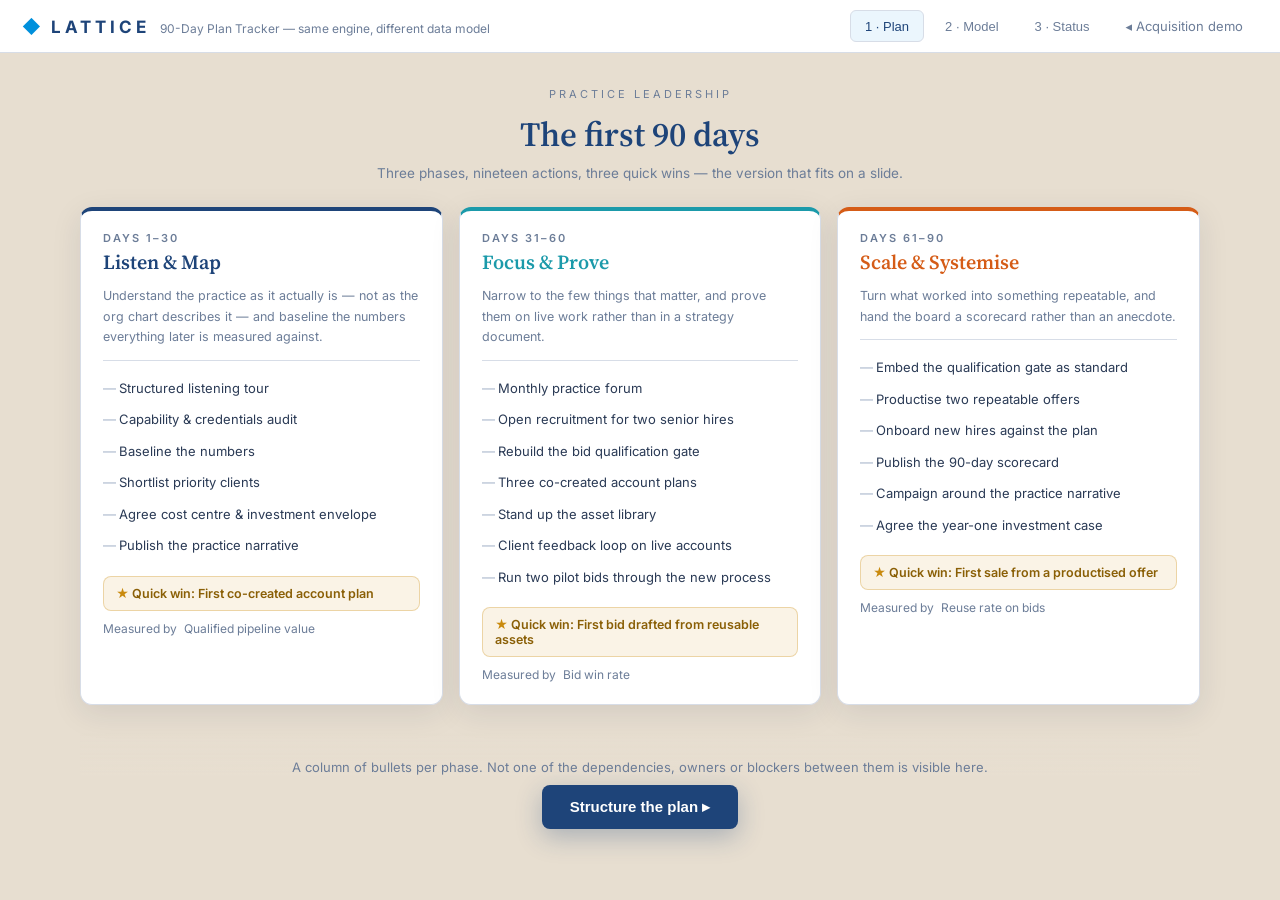
==== plan.html @ 0c44adec "Add 90-day plan tracker as a reuse case on the shared graph engine Re-points the acquisition demo's " ====
<!DOCTYPE html>
<html lang="en">
<head>
  <meta charset="UTF-8" />
  <meta name="viewport" content="width=device-width, initial-scale=1.0" />
  <title>LATTICE — 90-Day Plan Tracker (Reuse Case)</title>
  <link rel="preconnect" href="https://fonts.googleapis.com" />
  <link rel="preconnect" href="https://fonts.gstatic.com" crossorigin />
  <link rel="stylesheet"
        href="https://fonts.googleapis.com/css2?family=Inter:wght@400;500;600;700&family=Source+Serif+4:opsz,wght@8..60,400;8..60,600;8..60,700&display=swap" />
  <link rel="stylesheet" href="css/style.css" />
</head>
<body>

  <header class="topbar">
    <div class="brand">
      <span class="brand-mark">◆</span>
      <span class="brand-name">LATTICE</span>
      <span class="brand-tag">90-Day Plan Tracker — same engine, different data model</span>
    </div>
    <nav class="nav">
      <button data-nav="plan" class="nav-btn">1 · Plan</button>
      <button data-nav="model" class="nav-btn">2 · Model</button>
      <button data-nav="status" class="nav-btn">3 · Status</button>
      <a href="index.html" class="nav-btn nav-link">◂ Acquisition demo</a>
    </nav>
  </header>

  <!-- ============ Screen 1: the plan as it appears on a slide ============ -->
  <main id="screen-plan" class="screen">
    <div class="plan-wrap">
      <div class="plan-slide-head">
        <p class="plan-eyebrow">Practice leadership</p>
        <h1 class="plan-slide-title">The first 90 days</h1>
        <p class="plan-slide-sub">Three phases, nineteen actions, three quick wins — the version that fits on a slide.</p>
      </div>

      <div id="plan-columns" class="plan-columns"></div>

      <div class="doc-cta">
        <p class="doc-cta-line">A column of bullets per phase. Not one of the dependencies, owners or blockers between them is visible here.</p>
        <button id="btn-structure" class="primary-btn">Structure the plan ▸</button>
      </div>
    </div>
  </main>

  <!-- ============ Screen 2: the living model ============ -->
  <main id="screen-model" class="screen">
    <div class="reuse-banner">
      <strong>Same engine as the acquisition demo.</strong>
      Same rendering code, same force simulation, same query interaction —
      only the node/edge schema and the seed data changed. That is what
      productisation actually looks like.
    </div>

    <div class="query-bar">
      <input id="query-input" type="text"
             placeholder="Ask the plan… e.g. “what's blocking the asset library?”"
             autocomplete="off" />
      <button id="btn-reset" class="ghost-btn">Reset view</button>
    </div>
    <div id="query-chips" class="query-chips"></div>

    <div class="graph-stage">
      <svg id="graph-svg"></svg>

      <div class="graph-legend plan-legend">
        <span class="legend-group">
          <span><i class="dot dot-navy"></i>Days 1–30</span>
          <span><i class="dot dot-teal"></i>Days 31–60</span>
          <span><i class="dot dot-amber"></i>Days 61–90</span>
        </span>
        <span class="legend-group">
          <span><i class="mark mark-square"></i>Stakeholder</span>
          <span><i class="mark mark-star"></i>Quick win</span>
          <span><i class="mark mark-triangle"></i>Blocker</span>
          <span><i class="mark mark-diamond"></i>Metric</span>
        </span>
        <span class="legend-note">Motion = status · double-click an action to cycle it</span>
      </div>

      <aside id="side-panel" class="side-panel">
        <div class="panel-head">
          <span id="panel-title"></span>
          <button id="panel-close" class="ghost-btn">✕</button>
        </div>
        <div id="panel-body" class="panel-body"></div>
      </aside>
    </div>
  </main>

  <!-- ============ Screen 3: status board ============ -->
  <main id="screen-status" class="screen">
    <div class="dash-wrap">
      <h2 class="dash-title">Plan status — one model, two views</h2>
      <p class="dash-sub">Computed live from the same graph on screen 2. Cycle a status there and these numbers move with it.</p>

      <div id="plan-kpis" class="kpi-tiles"></div>

      <div class="dash-grid">
        <section class="dash-card">
          <h3>Actions by status</h3>
          <div id="plan-donut" class="donut"></div>
        </section>
        <section class="dash-card">
          <h3>Progress by phase</h3>
          <div id="phase-bars" class="coverage-bars"></div>
        </section>
      </div>

      <section class="dash-card dash-card-wide">
        <h3>Quick wins</h3>
        <ul id="quickwin-list" class="qw-list"></ul>
      </section>

      <section class="dash-card dash-card-wide">
        <h3>Blocked actions — what stands between the plan and day 90</h3>
        <table class="gaps-table">
          <thead><tr><th>ID</th><th>Action</th><th>Target</th><th>Owner</th><th>Blocked by</th><th>Status</th></tr></thead>
          <tbody id="blocked-body"></tbody>
        </table>
      </section>
    </div>
  </main>

  <script src="vendor/d3.v7.min.js"></script>
  <script src="js/plan-data.js"></script>
  <script src="js/plan-queries.js"></script>
  <script src="js/graph.js"></script>
  <script src="js/plan-dashboard.js"></script>
  <script src="js/plan-main.js"></script>
</body>
</html>
---- css/style.css ----
/* LATTICE concept demo — light, warm "consultancy" theme.
   Navy-on-cream palette with serif editorial headings and an Inter UI,
   echoing a major built-environment advisory brand. Screen 1 reads as
   paper; screens 2–3 read as the live model, all on the same warm ground. */

:root {
  --bg: #f2eee7;          /* warm cream page ground */
  --bg-raise: #ffffff;    /* cards / raised surfaces */
  --bg-warm: #e7ded0;     /* deeper cream (document backdrop) */
  --line: #d7dde7;        /* hairline borders */
  --line-strong: #a5b4c9; /* stronger blue-grey rule */
  --navy: #1e4479;        /* brand primary — headlines, anchors */
  --text: #2a3a55;        /* body ink */
  --text-dim: #6c7d98;    /* muted slate */
  --blue: #0090dc;        /* sky accent — interactive */
  --teal: #1b9aaa;
  --green: #2e9e4f;
  --amber: #d55c17;       /* burnt orange */
  --red: #c0392b;
  --grey: #4b6994;        /* navy-grey */
}

* { box-sizing: border-box; margin: 0; padding: 0; }

html, body { height: 100%; }

body {
  background: var(--bg);
  color: var(--text);
  font-family: "Inter", "Segoe UI", system-ui, -apple-system, sans-serif;
  display: flex;
  flex-direction: column;
  overflow: hidden;
}

/* Serif editorial headings — the brand's distinguishing voice. */
.serif { font-family: "Source Serif 4", Georgia, "Times New Roman", serif; }

/* ---------------- Top bar ---------------- */

.topbar {
  display: flex;
  align-items: center;
  justify-content: space-between;
  padding: 10px 22px;
  border-bottom: 1px solid var(--line);
  background: var(--bg-raise);
  flex: 0 0 auto;
  z-index: 5;
}
.brand { display: flex; align-items: baseline; gap: 10px; }
.brand-mark { color: var(--blue); font-size: 18px; }
.brand-name { font-weight: 700; letter-spacing: 4px; font-size: 17px; color: var(--navy); }
.brand-tag { color: var(--text-dim); font-size: 12px; }

.nav { display: flex; gap: 6px; }
.nav-btn {
  background: none;
  border: 1px solid transparent;
  color: var(--text-dim);
  font-size: 13px;
  padding: 7px 14px;
  border-radius: 6px;
  cursor: pointer;
  transition: all .2s;
}
.nav-btn:hover { color: var(--navy); }
.nav-btn.active {
  color: var(--navy);
  border-color: var(--line);
  background: rgba(0, 144, 220, .08);
}

/* ---------------- Screens ---------------- */

.screen { display: none; flex: 1 1 auto; min-height: 0; position: relative; }
.screen.active { display: flex; flex-direction: column; }

/* ---------------- Screen 1: document ---------------- */

#screen-document { overflow-y: auto; align-items: center; background: var(--bg-warm); }
.doc-wrap { width: min(860px, 92vw); padding: 36px 0 120px; }

.doc-page {
  background: #fbfaf6;
  color: #2b2b2b;
  padding: 64px 72px;
  font-family: "Source Serif 4", Georgia, "Times New Roman", serif;
  box-shadow: 0 12px 50px rgba(30, 44, 70, .22);
  border: 1px solid #e3dccd;
}
.doc-classification {
  text-align: center;
  font-family: "Inter", sans-serif;
  font-size: 11px;
  letter-spacing: 2px;
  color: #8a2222;
  margin-bottom: 28px;
}
.doc-title { text-align: center; font-size: 26px; letter-spacing: 3px; color: var(--navy); }
.doc-subtitle { text-align: center; font-size: 18px; letter-spacing: 2px; margin-top: 8px; color: var(--navy); }
.doc-meta { text-align: center; font-size: 12.5px; color: #666; margin-top: 8px; }
.doc-header { margin-bottom: 40px; border-bottom: 1px solid #d8d2c4; padding-bottom: 28px; }

.doc-h { font-size: 15px; margin: 26px 0 10px; color: var(--navy); }
.doc-p {
  font-size: 12.5px;
  line-height: 1.75;
  color: #3a3a3a;
  margin-bottom: 9px;
  text-align: justify;
}
.doc-ref { font-weight: 700; color: var(--navy); }

.doc-table {
  width: 100%;
  border-collapse: collapse;
  font-size: 12px;
  margin: 10px 0 22px;
}
.doc-table th, .doc-table td {
  border: 1px solid #c8c1b1;
  padding: 6px 10px;
  text-align: left;
  vertical-align: top;
}
.doc-table th { background: #ece6da; font-weight: 700; }

/* dissolve transition: paragraphs scatter and blur out */
.doc-header, #doc-body > * { transition: opacity .6s ease, transform .6s ease, filter .6s ease; }
.dissolve {
  opacity: 0;
  filter: blur(5px);
  transform: translateY(-14px) scale(.97);
}

.doc-cta {
  position: sticky;
  bottom: 24px;
  margin-top: 28px;
  text-align: center;
}
.doc-cta-line { color: var(--text-dim); font-size: 13px; margin-bottom: 10px; }
.primary-btn {
  background: var(--navy);
  color: #fff;
  border: none;
  font-size: 15px;
  font-weight: 600;
  padding: 13px 28px;
  border-radius: 8px;
  cursor: pointer;
  box-shadow: 0 8px 26px rgba(30, 68, 121, .30);
  transition: transform .15s, box-shadow .15s;
}
.primary-btn:hover { transform: translateY(-2px); box-shadow: 0 12px 32px rgba(30, 68, 121, .38); }

/* ---------------- Screen 2: model ---------------- */

#screen-model { background: radial-gradient(ellipse at 50% 35%, #ffffff 0%, var(--bg) 72%); }

.query-bar {
  display: flex;
  gap: 10px;
  padding: 14px 22px 6px;
  flex: 0 0 auto;
}
#query-input {
  flex: 1;
  background: var(--bg-raise);
  border: 1px solid var(--line-strong);
  border-radius: 8px;
  color: var(--text);
  font-size: 14px;
  padding: 11px 16px;
  outline: none;
  transition: border-color .2s, box-shadow .2s;
}
#query-input:focus {
  border-color: var(--blue);
  box-shadow: 0 0 0 3px rgba(0, 144, 220, .15);
}
#query-input::placeholder { color: var(--text-dim); }

.ghost-btn {
  background: var(--bg-raise);
  border: 1px solid var(--line-strong);
  color: var(--text-dim);
  border-radius: 8px;
  padding: 0 14px;
  font-size: 13px;
  cursor: pointer;
  transition: all .2s;
}
.ghost-btn:hover { color: var(--navy); border-color: var(--navy); }

.query-chips {
  display: flex;
  gap: 8px;
  padding: 8px 22px 10px;
  flex-wrap: wrap;
  flex: 0 0 auto;
}
.query-chip {
  background: rgba(0, 144, 220, .06);
  border: 1px solid var(--line-strong);
  color: var(--text-dim);
  font-size: 12px;
  padding: 6px 12px;
  border-radius: 99px;
  cursor: pointer;
  transition: all .2s;
}
.query-chip:hover { color: var(--navy); border-color: var(--blue); }

.graph-stage { flex: 1 1 auto; position: relative; min-height: 0; }
#graph-svg { width: 100%; height: 100%; display: block; cursor: grab; }
#graph-svg:active { cursor: grabbing; }

/* --- nodes & links: clean light data-viz with a soft lift --- */

.node {
  stroke: rgba(255, 255, 255, .75);
  stroke-width: 1.2;
  transition: opacity .55s ease;
  cursor: pointer;
}
.node-requirement  { filter: drop-shadow(0 0 4px rgba(0, 144, 220, .35)); }
.node-component    { filter: drop-shadow(0 1px 2px rgba(30, 68, 121, .38)); }
.node-interface    { filter: drop-shadow(0 0 3px rgba(27, 154, 170, .35)); }
.node-risk         { filter: drop-shadow(0 0 4px rgba(213, 92, 23, .42)); }
.node-verification { filter: drop-shadow(0 0 3px rgba(46, 158, 79, .35)); }

.node.dimmed { opacity: .12; }
.node.focused {
  stroke: var(--navy);
  stroke-width: 1.8;
}
.node.alert {
  filter: drop-shadow(0 0 12px rgba(192, 57, 43, .85));
  animation: alert-throb 1.1s ease-in-out infinite;
}
@keyframes alert-throb {
  0%, 100% { stroke: rgba(30, 68, 121, .5); }
  50% { stroke: var(--red); stroke-width: 3; }
}

.link {
  stroke: var(--line-strong);
  stroke-opacity: .55;
  stroke-width: 1;
  stroke-dasharray: 4 7;
  animation: flow 1.6s linear infinite;
  transition: stroke-opacity .55s ease;
}
@keyframes flow { to { stroke-dashoffset: -11; } }

.link-dependency { stroke: var(--blue); }
.link-risk { stroke: var(--amber); }
.link-verifies { stroke: var(--green); stroke-opacity: .4; }

.link.dimmed { stroke-opacity: .05; }
.link.focused { stroke-opacity: .9; stroke-width: 1.6; animation-duration: .8s; }

.node-label {
  fill: var(--grey);
  font-size: 11px;
  font-weight: 500;
  text-anchor: middle;
  pointer-events: none;
  transition: opacity .55s ease;
}
.node-label.dimmed { opacity: .1; }

.graph-legend {
  position: absolute;
  left: 22px;
  bottom: 16px;
  display: flex;
  gap: 16px;
  font-size: 12px;
  color: var(--text-dim);
  background: rgba(255, 255, 255, .82);
  padding: 8px 14px;
  border-radius: 8px;
  border: 1px solid var(--line);
  backdrop-filter: blur(4px);
}
.dot { display: inline-block; width: 9px; height: 9px; border-radius: 50%; margin-right: 6px; }
.dot-req { background: var(--blue); }
.dot-cmp { background: var(--navy); }
.dot-if  { background: var(--teal); }
.dot-rsk { background: var(--amber); }
.dot-ver { background: var(--green); }

/* --- side panel --- */

.side-panel {
  position: absolute;
  top: 0;
  right: 0;
  width: 380px;
  max-width: 85vw;
  height: 100%;
  background: rgba(255, 255, 255, .97);
  border-left: 1px solid var(--line);
  transform: translateX(100%);
  transition: transform .4s cubic-bezier(.2, .8, .2, 1);
  display: flex;
  flex-direction: column;
  backdrop-filter: blur(6px);
  box-shadow: -14px 0 40px rgba(30, 44, 70, .12);
}
.side-panel.open { transform: translateX(0); }

.panel-head {
  display: flex;
  justify-content: space-between;
  align-items: center;
  padding: 14px 18px;
  border-bottom: 1px solid var(--line);
  font-weight: 600;
  color: var(--navy);
  flex: 0 0 auto;
}
.panel-head .ghost-btn { padding: 4px 10px; }
.panel-body { overflow-y: auto; padding: 14px 18px; flex: 1 1 auto; }
.panel-note { color: var(--text-dim); font-size: 12.5px; line-height: 1.6; margin-bottom: 14px; }

.card {
  background: var(--bg-raise);
  border: 1px solid var(--line);
  border-radius: 10px;
  padding: 14px 16px;
  margin-bottom: 12px;
  box-shadow: 0 1px 3px rgba(30, 44, 70, .06);
}
.card-head { display: flex; justify-content: space-between; align-items: center; margin-bottom: 6px; }
.card-title { font-weight: 600; font-size: 14px; margin-bottom: 6px; color: var(--navy); }
.card-text { font-size: 12.5px; line-height: 1.6; color: var(--text-dim); margin-bottom: 10px; }
.card-row { margin-top: 6px; font-size: 12px; display: flex; flex-wrap: wrap; gap: 5px; align-items: center; }
.card-k { color: var(--text-dim); margin-right: 4px; }

.mono { font-family: "Cascadia Code", Consolas, monospace; font-size: 12px; color: var(--blue); }

.badge { font-size: 10.5px; padding: 3px 9px; border-radius: 99px; font-weight: 600; }
.badge-ok   { background: rgba(46, 158, 79, .14); color: var(--green); }
.badge-plan { background: rgba(0, 144, 220, .14); color: var(--blue); }
.badge-gap  { background: rgba(192, 57, 43, .14); color: var(--red); }
.badge-type { background: rgba(75, 105, 148, .14); color: var(--grey); text-transform: capitalize; }

.chip {
  font-size: 11px;
  padding: 3px 9px;
  border-radius: 99px;
  background: rgba(75, 105, 148, .12);
  color: var(--text);
}
.risk-chip {
  font-size: 11px;
  padding: 3px 9px;
  border-radius: 99px;
  font-weight: 600;
}
.risk-amber { background: rgba(213, 92, 23, .15); color: var(--amber); }
.risk-red   { background: rgba(192, 57, 43, .15); color: var(--red); }

/* ---------------- Screen 3: dashboard ---------------- */

#screen-assurance { overflow-y: auto; }
.dash-wrap { width: min(1080px, 94vw); margin: 0 auto; padding: 34px 0 60px; }
.dash-title { font-family: "Source Serif 4", Georgia, serif; font-size: 23px; font-weight: 600; color: var(--navy); }
.dash-sub { color: var(--text-dim); font-size: 13px; margin: 6px 0 26px; }

.kpi-tiles { display: grid; grid-template-columns: repeat(4, 1fr); gap: 14px; margin-bottom: 22px; }
.kpi {
  background: var(--bg-raise);
  border: 1px solid var(--line);
  border-radius: 12px;
  padding: 18px 20px;
  box-shadow: 0 1px 3px rgba(30, 44, 70, .06);
}
.kpi-value { font-size: 30px; font-weight: 700; color: var(--navy); }
.kpi-label { color: var(--text-dim); font-size: 12.5px; margin-top: 4px; }
.kpi-note { color: var(--red); font-size: 11.5px; margin-top: 6px; font-weight: 600; }

.dash-grid { display: grid; grid-template-columns: 1fr 1.4fr; gap: 14px; margin-bottom: 14px; }
.dash-card {
  background: var(--bg-raise);
  border: 1px solid var(--line);
  border-radius: 12px;
  padding: 20px 22px;
  box-shadow: 0 1px 3px rgba(30, 44, 70, .06);
}
.dash-card h3 { font-size: 14px; font-weight: 600; margin-bottom: 16px; color: var(--navy); }
.dash-card-wide { margin-bottom: 14px; }

.donut { display: flex; align-items: center; gap: 22px; }
.donut-svg { width: 170px; height: 170px; flex: 0 0 auto; }
.donut-big { fill: var(--navy); font-size: 28px; font-weight: 700; text-anchor: middle; }
.donut-small { fill: var(--text-dim); font-size: 12px; text-anchor: middle; }
.legend { list-style: none; font-size: 13px; color: var(--text-dim); }
.legend li { margin-bottom: 8px; }
.legend strong { color: var(--navy); margin-left: 4px; }
.swatch { display: inline-block; width: 10px; height: 10px; border-radius: 3px; margin-right: 8px; }

.bar-row { display: flex; align-items: center; gap: 12px; margin-bottom: 10px; font-size: 12.5px; }
.bar-label { width: 160px; color: var(--text-dim); flex: 0 0 auto; }
.bar-track {
  flex: 1;
  height: 8px;
  background: rgba(30, 68, 121, .10);
  border-radius: 99px;
  overflow: hidden;
}
.bar-fill { display: block; height: 100%; background: var(--green); border-radius: 99px; }
.bar-fill.bar-low { background: var(--amber); }
.bar-pct { width: 46px; text-align: right; color: var(--text-dim); flex: 0 0 auto; }

.gaps-table { width: 100%; border-collapse: collapse; font-size: 12.5px; }
.gaps-table th {
  text-align: left;
  color: var(--text-dim);
  font-weight: 600;
  padding: 8px 10px;
  border-bottom: 1px solid var(--line-strong);
}
.gaps-table td { padding: 9px 10px; border-bottom: 1px solid var(--line); }
.muted { color: var(--text-dim); }

/* ============================================================
   REUSE CASE — 90-day plan tracker (plan.html).
   Additive only: nothing below changes the acquisition demo.
   ============================================================ */

.nav-link { text-decoration: none; display: inline-flex; align-items: center; }
.nav-link:hover { color: var(--navy); border-color: var(--line); }

/* --- phase palette, carried straight over from the deck --- */
:root {
  --ph-navy: #1e4479;
  --ph-teal: #1b9aaa;
  --ph-amber: #d55c17;
  --gold: #c98a0e;
}

/* ---------------- Screen 1: the plan on a slide ---------------- */

#screen-plan { overflow-y: auto; align-items: center; background: var(--bg-warm); }
.plan-wrap { width: min(1120px, 94vw); padding: 34px 0 120px; }

.plan-slide-head { text-align: center; margin-bottom: 26px; }
.plan-eyebrow {
  font-size: 11px; letter-spacing: 3px; text-transform: uppercase;
  color: var(--text-dim); margin-bottom: 10px;
}
.plan-slide-title {
  font-family: "Source Serif 4", Georgia, serif;
  font-size: 34px; font-weight: 600; color: var(--navy);
}
.plan-slide-sub { color: var(--text-dim); font-size: 13.5px; margin-top: 8px; }

.plan-columns { display: grid; grid-template-columns: repeat(3, 1fr); gap: 16px; }
.plan-col {
  background: var(--bg-raise);
  border: 1px solid var(--line);
  border-top: 4px solid var(--line-strong);
  border-radius: 12px;
  padding: 20px 22px 22px;
  box-shadow: 0 8px 30px rgba(30, 44, 70, .10);
}
.plan-navy  { border-top-color: var(--ph-navy); }
.plan-teal  { border-top-color: var(--ph-teal); }
.plan-amber { border-top-color: var(--ph-amber); }

.plan-col-head { display: flex; flex-direction: column; gap: 3px; margin-bottom: 10px; }
.plan-col-days {
  font-size: 11px; letter-spacing: 2px; text-transform: uppercase; font-weight: 600;
  color: var(--text-dim);
}
.plan-col-title {
  font-family: "Source Serif 4", Georgia, serif;
  font-size: 20px; font-weight: 600; color: var(--navy);
}
.plan-navy .plan-col-title  { color: var(--ph-navy); }
.plan-teal .plan-col-title  { color: var(--ph-teal); }
.plan-amber .plan-col-title { color: var(--ph-amber); }

.plan-col-intent {
  font-size: 12.5px; line-height: 1.65; color: var(--text-dim);
  padding-bottom: 12px; margin-bottom: 12px; border-bottom: 1px solid var(--line);
}
.plan-bullets { list-style: none; }
.plan-bullets li {
  font-size: 13px; line-height: 1.5; color: var(--text);
  padding: 6px 0 6px 16px; position: relative;
}
.plan-bullets li::before {
  content: "—"; position: absolute; left: 0; color: var(--line-strong);
}
.plan-win {
  margin-top: 14px; padding: 9px 12px; border-radius: 8px;
  background: rgba(201, 138, 14, .10); border: 1px solid rgba(201, 138, 14, .30);
  font-size: 12.5px; font-weight: 600; color: #8a5f06;
}
.qw-mark { color: var(--gold); }
.plan-metric { margin-top: 10px; font-size: 12px; color: var(--text-dim); }

/* dissolve applies to the slide columns exactly as it does to the document */
.plan-slide-head, #plan-columns > * {
  transition: opacity .6s ease, transform .6s ease, filter .6s ease;
}

/* The CTA is sticky over three columns rather than one sheet of paper, so it
   needs a ground of its own to stay readable when it overlaps a column. */
#screen-plan .doc-cta {
  padding: 26px 12px 8px;
  background: linear-gradient(to top, var(--bg-warm) 58%, rgba(231, 222, 208, 0));
}

/* ---------------- Screen 2: reuse banner ---------------- */

.reuse-banner {
  flex: 0 0 auto;
  margin: 12px 22px 0;
  padding: 10px 16px;
  border-radius: 8px;
  border: 1px solid var(--line);
  border-left: 3px solid var(--blue);
  background: rgba(0, 144, 220, .06);
  font-size: 12.5px;
  line-height: 1.6;
  color: var(--text-dim);
}
.reuse-banner strong { color: var(--navy); }

/* ---------------- Screen 2: status as motion, not colour ----------------
   Order matters below: status opacity/glow rules come first so the generic
   .node.dimmed rule further up the file still wins during a focused query. */

.node-phase       { filter: drop-shadow(0 2px 4px rgba(30, 44, 70, .30)); }
.node-stakeholder { filter: drop-shadow(0 1px 3px rgba(75, 105, 148, .45)); }
.node-metric      { filter: none; opacity: .65; }
.node-quickwin    { filter: drop-shadow(0 0 7px rgba(201, 138, 14, .60)); }
.node-blocker     { filter: drop-shadow(0 0 6px rgba(192, 57, 43, .55)); }

/* In progress — brighter glow to go with the active pulse. */
.node.st-in_progress { filter: drop-shadow(0 0 9px rgba(0, 144, 220, .70)); }
/* Complete — settled: dimmer, no urgency. */
.node.st-complete    { filter: drop-shadow(0 0 3px rgba(46, 158, 79, .35)); opacity: .78; }
/* At risk — red-tinted glow under a faster pulse; draws the eye. */
.node.st-at_risk     { filter: drop-shadow(0 0 12px rgba(192, 57, 43, .85)); }
/* Not started — static and quiet. */
.node.st-not_started { filter: none; opacity: .45; }

/* Focus/dim must still override status opacity — these come after the
   status rules above precisely so they win at equal specificity. */
.node.dimmed { opacity: .12; }
.node.focused { opacity: 1; }

/* Metric edges sit at the periphery: lighter, and read as outcome not work. */
.link-measured_by { stroke: var(--line-strong); stroke-opacity: .28; stroke-dasharray: 2 8; }
.link-belongs_to  { stroke: var(--line-strong); stroke-opacity: .40; }
.link-depends_on  { stroke: var(--blue); }
.link-owned_by    { stroke: var(--grey); stroke-opacity: .35; }
.link-blocked_by  { stroke: var(--red); stroke-opacity: .70; }
.link-delivers    { stroke: var(--gold); stroke-opacity: .75; }

/* Labels: always-on for the orienting types, revealed on focus for the rest.
   A dimmed label goes fully out unless it is an always-on one, which keeps its
   faint ghost — otherwise a graph where every node carries a label leaves the
   whole canvas covered in grey text during a focused query. */
.node-label { opacity: 0; }
.node-label.label-always { opacity: 1; }
.node-label.focused { opacity: 1; }
.node-label.dimmed { opacity: 0; }
.node-label.label-always.dimmed { opacity: .1; }

/* --- legend --- */
.plan-legend { flex-wrap: wrap; gap: 8px 18px; max-width: calc(100% - 44px); }
.legend-group { display: flex; gap: 14px; flex-wrap: wrap; }
.legend-note { color: var(--text-dim); font-style: italic; opacity: .85; }
.dot-navy  { background: var(--ph-navy); }
.dot-teal  { background: var(--ph-teal); }
.dot-amber { background: var(--ph-amber); }
.mark {
  display: inline-block; width: 9px; height: 9px; margin-right: 6px;
  background: var(--grey);
}
.mark-square   { background: var(--grey); }
.mark-star     { background: var(--gold); clip-path: polygon(50% 0%, 61% 35%, 98% 35%, 68% 57%, 79% 91%, 50% 70%, 21% 91%, 32% 57%, 2% 35%, 39% 35%); }
.mark-triangle { background: var(--red); clip-path: polygon(50% 0%, 100% 100%, 0% 100%); }
.mark-diamond  { background: #8d9cb3; clip-path: polygon(50% 0%, 100% 50%, 50% 100%, 0% 50%); }

/* --- panel additions --- */

.badge-complete   { background: rgba(46, 158, 79, .14); color: var(--green); }
.badge-inprogress { background: rgba(0, 144, 220, .14); color: var(--blue); }
.badge-atrisk     { background: rgba(192, 57, 43, .14); color: var(--red); }
.badge-notstarted { background: rgba(75, 105, 148, .12); color: var(--text-dim); }

.chip-phase { font-weight: 600; }
.chip-navy  { background: rgba(30, 68, 121, .12); color: var(--ph-navy); }
.chip-teal  { background: rgba(27, 154, 170, .14); color: #157e8c; }
.chip-amber { background: rgba(213, 92, 23, .14); color: var(--ph-amber); }
.chip-stk   { background: rgba(75, 105, 148, .16); color: var(--navy); }
.chip-win   { background: rgba(201, 138, 14, .14); color: #8a5f06; font-weight: 600; }
.chip-met   { background: rgba(46, 158, 79, .12); color: #24793c; }

.status-btn {
  margin-top: 12px;
  width: 100%;
  background: var(--bg);
  border: 1px solid var(--line-strong);
  color: var(--text-dim);
  border-radius: 8px;
  padding: 8px 12px;
  font-size: 12px;
  font-weight: 600;
  cursor: pointer;
  transition: all .2s;
}
.status-btn:hover { color: var(--navy); border-color: var(--blue); background: rgba(0, 144, 220, .07); }

/* ---------------- Screen 3: status board ---------------- */

#screen-status { overflow-y: auto; }

.phase-dot {
  display: inline-block; width: 9px; height: 9px; border-radius: 50%;
  margin-right: 8px; vertical-align: baseline;
}
.phase-navy  { background: var(--ph-navy); }
.phase-teal  { background: var(--ph-teal); }
.phase-amber { background: var(--ph-amber); }

/* Two-segment bar: complete (solid) then in-progress (lighter), side by side.
   Scoped to #phase-bars so the acquisition coverage bars are untouched. */
#phase-bars .bar-track { display: flex; }
#phase-bars .bar-fill { flex: 0 0 auto; border-radius: 99px 0 0 99px; }
#phase-bars .bar-moving { background: var(--blue); opacity: .45; border-radius: 0 99px 99px 0; }

.qw-list { list-style: none; }
.qw-row {
  display: flex; align-items: center; gap: 12px;
  padding: 12px 14px; margin-bottom: 8px;
  border: 1px solid var(--line); border-radius: 10px;
  background: var(--bg);
}
.qw-row .qw-mark { font-size: 18px; flex: 0 0 auto; }
.qw-body { display: flex; flex-direction: column; gap: 3px; flex: 1 1 auto; min-width: 0; }
.qw-title { font-size: 13.5px; font-weight: 600; color: var(--navy); }
.qw-meta { font-size: 11.5px; color: var(--text-dim); }
.qw-complete { background: rgba(201, 138, 14, .09); border-color: rgba(201, 138, 14, .35); }
.qw-not_started .qw-mark { color: var(--line-strong); }

/* ============================================================
   Mobile / narrow viewports.
   Purely additive — these rules are inert above 760px, so the
   desktop render is unchanged. Goal: keep every screen usable
   and tappable on a phone an interviewer might pull out.
   ============================================================ */

@media (max-width: 760px) {
  /* Use the dynamic viewport unit so mobile browser chrome
     (address bar) doesn't clip the bottom of a screen. */
  html, body { height: 100dvh; }

  /* Top bar: let the nav drop to its own full-width row and
     spread evenly, instead of overflowing beside the brand. */
  .topbar { flex-wrap: wrap; gap: 8px; padding: 9px 14px; }
  .brand { gap: 8px; flex: 1 1 auto; min-width: 0; }
  .brand-tag { display: none; }              /* long tagline: noise on a phone */
  .nav { width: 100%; gap: 6px; }
  .nav-btn { flex: 1 1 0; text-align: center; padding: 9px 6px; font-size: 12px; }

  /* Document screen: the "paper" needs breathing room, not a4 margins. */
  .doc-wrap { width: 94vw; padding: 18px 0 90px; }
  .doc-page { padding: 30px 22px; }
  .doc-title { font-size: 21px; letter-spacing: 2px; }
  .doc-subtitle { font-size: 15px; }
  .doc-table { font-size: 11px; }
  .doc-table th, .doc-table td { padding: 5px 7px; }
  /* The sticky CTA sits over body text on a narrow screen — give it a ground
     so the line above the button stays readable. */
  .doc-cta {
    bottom: 14px;
    padding: 26px 10px 6px;
    background: linear-gradient(to top, var(--bg-warm) 58%, rgba(231, 222, 208, 0));
  }

  /* Model screen: tighten the query controls, stack chips. */
  .query-bar { padding: 10px 14px 4px; }
  #query-input { font-size: 16px; }          /* 16px stops iOS zoom-on-focus */
  /* Wrapping chips eat the graph's height; scroll them in one row instead. */
  .query-chips {
    padding: 6px 14px 8px;
    flex-wrap: nowrap;
    overflow-x: auto;
    -webkit-overflow-scrolling: touch;
  }
  .query-chip { flex: 0 0 auto; }

  /* Graph: keep it from collapsing, shrink the legend, and let
     the side panel cover the full width so cards are readable. */
  .graph-stage { min-height: 60dvh; }
  .graph-legend {
    left: 10px; right: 10px; bottom: 10px;
    gap: 8px 12px; flex-wrap: wrap; justify-content: center;
    font-size: 11px; padding: 7px 10px;
  }
  .side-panel { width: 100%; max-width: 100%; border-left: none; }

  /* Dashboard: collapse the multi-column grids to a single column
     and let the wide table scroll horizontally instead of clipping. */
  .dash-wrap { width: 94vw; padding: 22px 0 48px; }
  .dash-title { font-size: 18px; }
  .kpi-tiles { grid-template-columns: repeat(2, 1fr); gap: 10px; }
  .kpi { padding: 14px 16px; }
  .kpi-value { font-size: 24px; }
  .dash-grid { grid-template-columns: 1fr; }
  .dash-card { padding: 16px 16px; }
  .donut { flex-direction: column; align-items: flex-start; gap: 14px; }
  .dash-card-wide { overflow-x: auto; -webkit-overflow-scrolling: touch; }
  .gaps-table { min-width: 480px; }          /* preserve columns; container scrolls */

  /* The cross-demo link drops to its own row rather than squeezing the
     three numbered screens into a third of the width each. */
  .nav { flex-wrap: wrap; }
  .nav-link { flex: 1 1 100%; }

  /* Stacked columns are already a scroll; a sticky CTA would just sit on
     top of the next phase. Let it flow to the end instead. */
  #screen-plan .doc-cta { position: static; background: none; padding: 22px 12px 0; }

  /* Reuse case: the plan slide stacks, and the banner tightens up. */
  .plan-wrap { width: 94vw; padding: 18px 0 90px; }
  .plan-columns { grid-template-columns: 1fr; gap: 12px; }
  .plan-col { padding: 16px 18px 18px; }
  .plan-slide-title { font-size: 25px; }
  .plan-slide-sub { font-size: 12.5px; }
  .reuse-banner { margin: 10px 14px 0; padding: 8px 11px; font-size: 11.5px; line-height: 1.5; }
  #screen-model .graph-stage { min-height: 48dvh; }
  .plan-legend { max-width: none; font-size: 10.5px; gap: 6px 12px; }
  .plan-legend .legend-group { gap: 10px; justify-content: center; }
  .legend-note { display: none; }            /* the instruction is desktop-only anyway */
  #screen-status .gaps-table { min-width: 620px; }
  .qw-row { flex-wrap: wrap; gap: 8px 10px; }
  .qw-body { flex: 1 1 100%; order: 2; }
}

/* Very small phones: one KPI per row reads better than a cramped 2-up. */
@media (max-width: 420px) {
  .kpi-tiles { grid-template-columns: 1fr; }
  .nav-btn { font-size: 11px; padding: 8px 4px; }
}
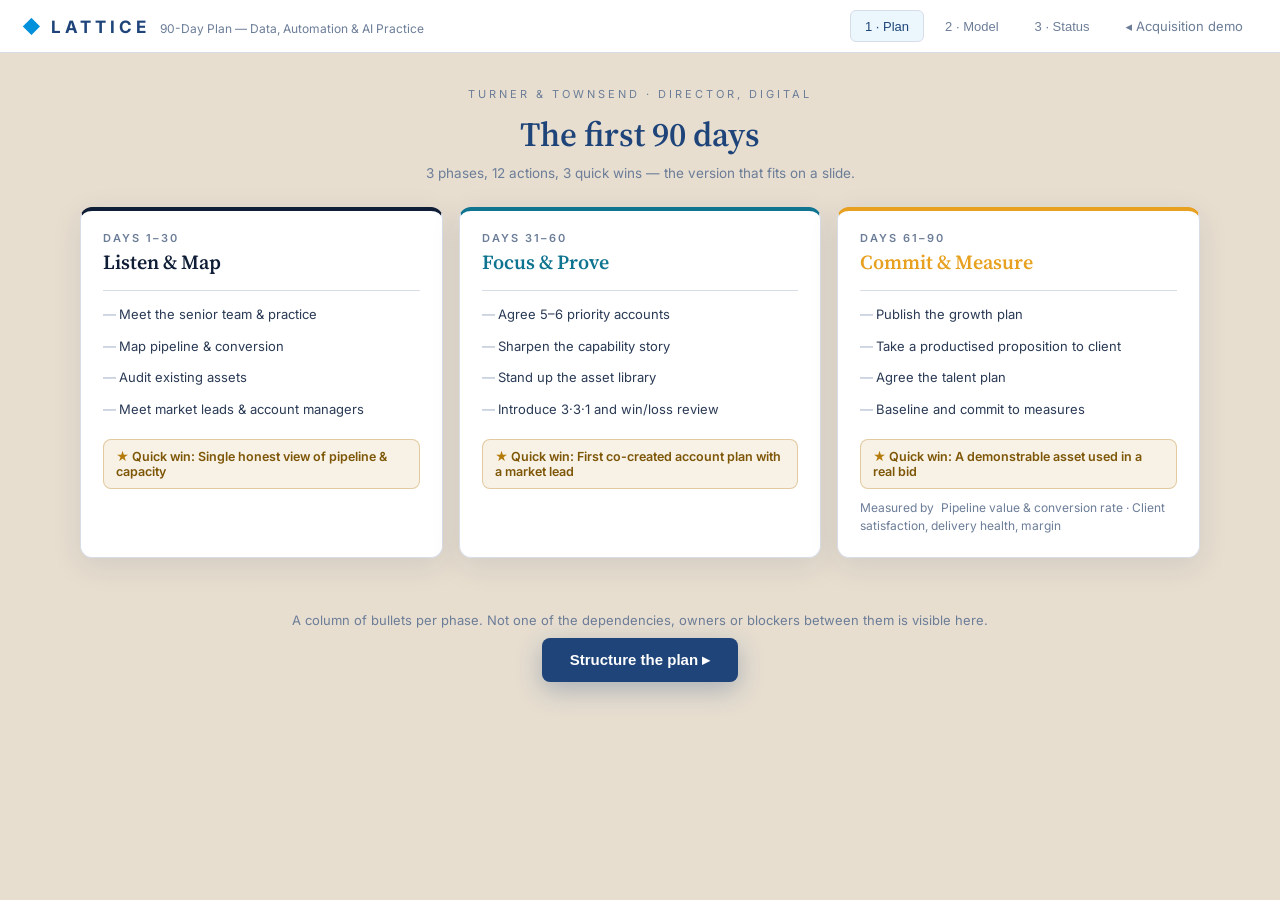
==== commit 884330ea: "Load the real 90-day plan into the tracker Replaces the placeholder seed with the authored plan for " ====
--- a/plan.html
+++ b/plan.html
@@ -16,7 +16,7 @@
     <div class="brand">
       <span class="brand-mark">◆</span>
       <span class="brand-name">LATTICE</span>
-      <span class="brand-tag">90-Day Plan Tracker — same engine, different data model</span>
+      <span class="brand-tag">90-Day Plan — Data, Automation &amp; AI Practice</span>
     </div>
     <nav class="nav">
       <button data-nav="plan" class="nav-btn">1 · Plan</button>
@@ -30,9 +30,9 @@
   <main id="screen-plan" class="screen">
     <div class="plan-wrap">
       <div class="plan-slide-head">
-        <p class="plan-eyebrow">Practice leadership</p>
-        <h1 class="plan-slide-title">The first 90 days</h1>
-        <p class="plan-slide-sub">Three phases, nineteen actions, three quick wins — the version that fits on a slide.</p>
+        <p class="plan-eyebrow" id="plan-eyebrow"></p>
+        <h1 class="plan-slide-title" id="plan-title"></h1>
+        <p class="plan-slide-sub" id="plan-sub"></p>
       </div>
 
       <div id="plan-columns" class="plan-columns"></div>
@@ -65,11 +65,7 @@
       <svg id="graph-svg"></svg>
 
       <div class="graph-legend plan-legend">
-        <span class="legend-group">
-          <span><i class="dot dot-navy"></i>Days 1–30</span>
-          <span><i class="dot dot-teal"></i>Days 31–60</span>
-          <span><i class="dot dot-amber"></i>Days 61–90</span>
-        </span>
+        <span class="legend-group" id="phase-legend"></span>
         <span class="legend-group">
           <span><i class="mark mark-square"></i>Stakeholder</span>
           <span><i class="mark mark-star"></i>Quick win</span>
@@ -94,6 +90,7 @@
     <div class="dash-wrap">
       <h2 class="dash-title">Plan status — one model, two views</h2>
       <p class="dash-sub">Computed live from the same graph on screen 2. Cycle a status there and these numbers move with it.</p>
+      <p class="dash-note" id="plan-note"></p>
 
       <div id="plan-kpis" class="kpi-tiles"></div>
 
@@ -116,7 +113,7 @@
       <section class="dash-card dash-card-wide">
         <h3>Blocked actions — what stands between the plan and day 90</h3>
         <table class="gaps-table">
-          <thead><tr><th>ID</th><th>Action</th><th>Target</th><th>Owner</th><th>Blocked by</th><th>Status</th></tr></thead>
+          <thead><tr><th>ID</th><th>Action</th><th>Phase</th><th>Owner</th><th>Blocked by</th><th>Status</th></tr></thead>
           <tbody id="blocked-body"></tbody>
         </table>
       </section>
--- a/css/style.css
+++ b/css/style.css
@@ -436,13 +436,11 @@
 .nav-link { text-decoration: none; display: inline-flex; align-items: center; }
 .nav-link:hover { color: var(--navy); border-color: var(--line); }
 
-/* --- phase palette, carried straight over from the deck --- */
-:root {
-  --ph-navy: #1e4479;
-  --ph-teal: #1b9aaa;
-  --ph-amber: #d55c17;
-  --gold: #c98a0e;
-}
+/* Phase colours are data, not CSS — they come from the plan itself
+   (js/plan-data.js) and are applied inline, so re-colouring a phase in the
+   deck means editing one hex in one place. Only the gold used for quick
+   wins lives here, since it belongs to the node type rather than a phase. */
+:root { --gold: #b47b0a; }
 
 /* ---------------- Screen 1: the plan on a slide ---------------- */
 
@@ -469,11 +467,7 @@
   padding: 20px 22px 22px;
   box-shadow: 0 8px 30px rgba(30, 44, 70, .10);
 }
-.plan-navy  { border-top-color: var(--ph-navy); }
-.plan-teal  { border-top-color: var(--ph-teal); }
-.plan-amber { border-top-color: var(--ph-amber); }
-
-.plan-col-head { display: flex; flex-direction: column; gap: 3px; margin-bottom: 10px; }
+.plan-col-head { display: flex; flex-direction: column; gap: 3px; margin-bottom: 14px; }
 .plan-col-days {
   font-size: 11px; letter-spacing: 2px; text-transform: uppercase; font-weight: 600;
   color: var(--text-dim);
@@ -482,15 +476,8 @@
   font-family: "Source Serif 4", Georgia, serif;
   font-size: 20px; font-weight: 600; color: var(--navy);
 }
-.plan-navy .plan-col-title  { color: var(--ph-navy); }
-.plan-teal .plan-col-title  { color: var(--ph-teal); }
-.plan-amber .plan-col-title { color: var(--ph-amber); }
-
-.plan-col-intent {
-  font-size: 12.5px; line-height: 1.65; color: var(--text-dim);
-  padding-bottom: 12px; margin-bottom: 12px; border-bottom: 1px solid var(--line);
-}
-.plan-bullets { list-style: none; }
+
+.plan-bullets { list-style: none; border-top: 1px solid var(--line); padding-top: 8px; }
 .plan-bullets li {
   font-size: 13px; line-height: 1.5; color: var(--text);
   padding: 6px 0 6px 16px; position: relative;
@@ -500,11 +487,11 @@
 }
 .plan-win {
   margin-top: 14px; padding: 9px 12px; border-radius: 8px;
-  background: rgba(201, 138, 14, .10); border: 1px solid rgba(201, 138, 14, .30);
-  font-size: 12.5px; font-weight: 600; color: #8a5f06;
+  background: rgba(180, 123, 10, .10); border: 1px solid rgba(180, 123, 10, .32);
+  font-size: 12.5px; font-weight: 600; color: #7d5606;
 }
 .qw-mark { color: var(--gold); }
-.plan-metric { margin-top: 10px; font-size: 12px; color: var(--text-dim); }
+.plan-metric { margin-top: 10px; font-size: 12px; color: var(--text-dim); line-height: 1.5; }
 
 /* dissolve applies to the slide columns exactly as it does to the document */
 .plan-slide-head, #plan-columns > * {
@@ -541,7 +528,7 @@
 .node-phase       { filter: drop-shadow(0 2px 4px rgba(30, 44, 70, .30)); }
 .node-stakeholder { filter: drop-shadow(0 1px 3px rgba(75, 105, 148, .45)); }
 .node-metric      { filter: none; opacity: .65; }
-.node-quickwin    { filter: drop-shadow(0 0 7px rgba(201, 138, 14, .60)); }
+.node-quick_win   { filter: drop-shadow(0 0 8px rgba(180, 123, 10, .65)); }
 .node-blocker     { filter: drop-shadow(0 0 6px rgba(192, 57, 43, .55)); }
 
 /* In progress — brighter glow to go with the active pulse. */
@@ -564,7 +551,6 @@
 .link-depends_on  { stroke: var(--blue); }
 .link-owned_by    { stroke: var(--grey); stroke-opacity: .35; }
 .link-blocked_by  { stroke: var(--red); stroke-opacity: .70; }
-.link-delivers    { stroke: var(--gold); stroke-opacity: .75; }
 
 /* Labels: always-on for the orienting types, revealed on focus for the rest.
    A dimmed label goes fully out unless it is an always-on one, which keeps its
@@ -580,9 +566,6 @@
 .plan-legend { flex-wrap: wrap; gap: 8px 18px; max-width: calc(100% - 44px); }
 .legend-group { display: flex; gap: 14px; flex-wrap: wrap; }
 .legend-note { color: var(--text-dim); font-style: italic; opacity: .85; }
-.dot-navy  { background: var(--ph-navy); }
-.dot-teal  { background: var(--ph-teal); }
-.dot-amber { background: var(--ph-amber); }
 .mark {
   display: inline-block; width: 9px; height: 9px; margin-right: 6px;
   background: var(--grey);
@@ -598,14 +581,23 @@
 .badge-inprogress { background: rgba(0, 144, 220, .14); color: var(--blue); }
 .badge-atrisk     { background: rgba(192, 57, 43, .14); color: var(--red); }
 .badge-notstarted { background: rgba(75, 105, 148, .12); color: var(--text-dim); }
+.badge-high       { background: rgba(192, 57, 43, .14); color: var(--red); text-transform: capitalize; }
+.badge-medium     { background: rgba(213, 92, 23, .14); color: var(--amber); text-transform: capitalize; }
+
+/* Blocker severity, on the same two-step scale as the acquisition risks. */
+.risk-high   { background: rgba(192, 57, 43, .15); color: var(--red); }
+.risk-medium { background: rgba(213, 92, 23, .15); color: var(--amber); }
 
 .chip-phase { font-weight: 600; }
-.chip-navy  { background: rgba(30, 68, 121, .12); color: var(--ph-navy); }
-.chip-teal  { background: rgba(27, 154, 170, .14); color: #157e8c; }
-.chip-amber { background: rgba(213, 92, 23, .14); color: var(--ph-amber); }
 .chip-stk   { background: rgba(75, 105, 148, .16); color: var(--navy); }
-.chip-win   { background: rgba(201, 138, 14, .14); color: #8a5f06; font-weight: 600; }
+.chip-win   { background: rgba(180, 123, 10, .14); color: #7d5606; font-weight: 600; }
 .chip-met   { background: rgba(46, 158, 79, .12); color: #24793c; }
+
+.card-area {
+  font-family: "Inter", sans-serif; font-size: 10.5px; font-weight: 600;
+  letter-spacing: 1px; text-transform: uppercase; color: var(--text-dim);
+  margin-left: 6px;
+}
 
 .status-btn {
   margin-top: 12px;
@@ -626,13 +618,22 @@
 
 #screen-status { overflow-y: auto; }
 
+.dash-note {
+  font-size: 12px; line-height: 1.6; color: var(--text-dim);
+  background: rgba(0, 144, 220, .05);
+  border-left: 3px solid var(--line-strong);
+  border-radius: 0 6px 6px 0;
+  padding: 8px 12px;
+  margin: -14px 0 22px;
+}
+
 .phase-dot {
   display: inline-block; width: 9px; height: 9px; border-radius: 50%;
   margin-right: 8px; vertical-align: baseline;
 }
-.phase-navy  { background: var(--ph-navy); }
-.phase-teal  { background: var(--ph-teal); }
-.phase-amber { background: var(--ph-amber); }
+
+/* The status legend doubles as the key to the graph's motion. */
+.legend-motion { display: block; font-size: 11px; color: var(--text-dim); opacity: .8; margin-left: 18px; }
 
 /* Two-segment bar: complete (solid) then in-progress (lighter), side by side.
    Scoped to #phase-bars so the acquisition coverage bars are untouched. */
@@ -651,8 +652,13 @@
 .qw-body { display: flex; flex-direction: column; gap: 3px; flex: 1 1 auto; min-width: 0; }
 .qw-title { font-size: 13.5px; font-weight: 600; color: var(--navy); }
 .qw-meta { font-size: 11.5px; color: var(--text-dim); }
-.qw-complete { background: rgba(201, 138, 14, .09); border-color: rgba(201, 138, 14, .35); }
+/* Keep the short cells on one line — "In progress" breaking across two rows
+   makes the table look ragged when the wide columns are the ones that matter. */
+#blocked-body td:nth-child(3), #blocked-body td:last-child { white-space: nowrap; }
+
+.qw-complete { background: rgba(180, 123, 10, .10); border-color: rgba(180, 123, 10, .38); }
 .qw-not_started .qw-mark { color: var(--line-strong); }
+.qw-at_risk { border-color: rgba(192, 57, 43, .35); }
 
 /* ============================================================
    Mobile / narrow viewports.
